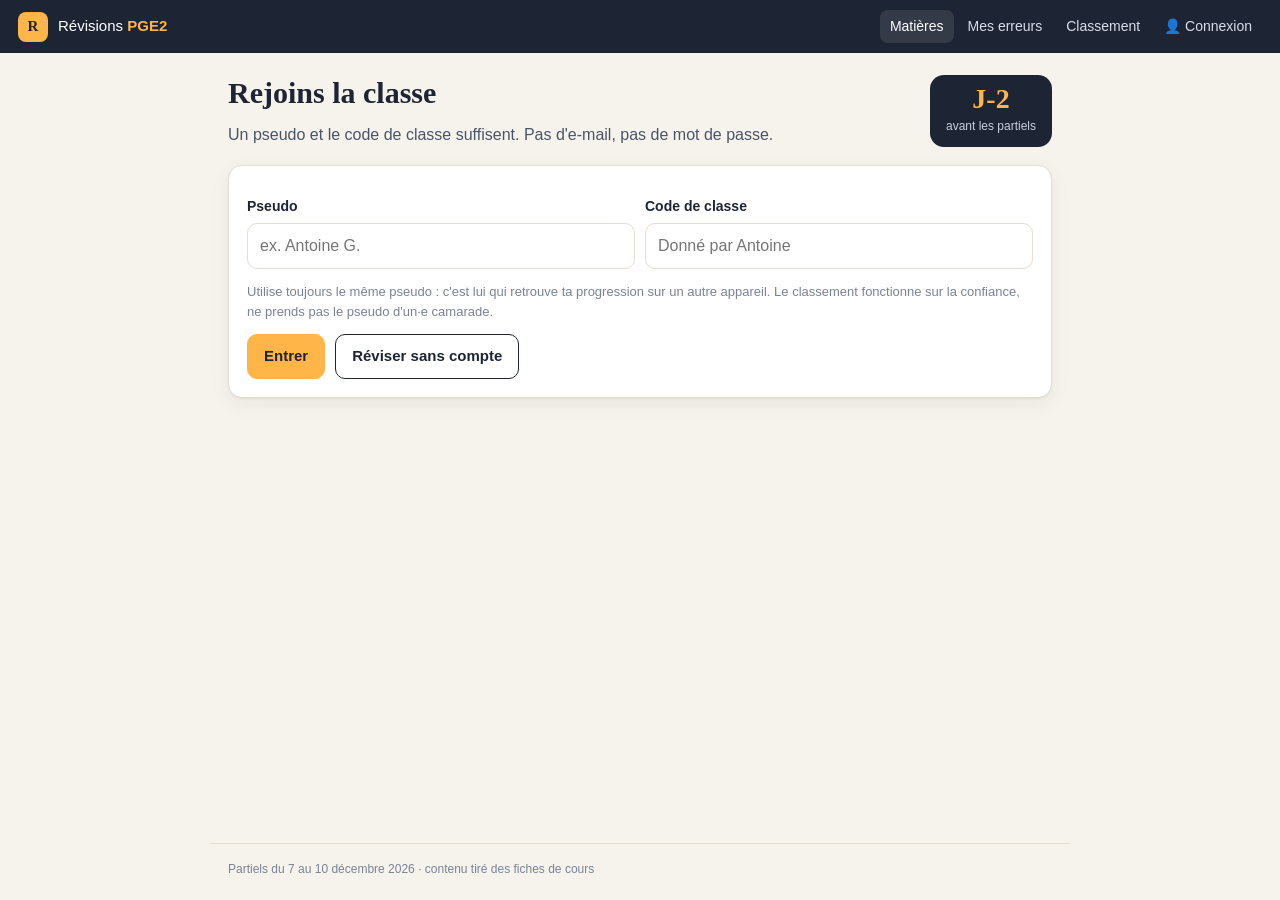
==== index.html @ 4a3e0d09 "Version 1 de la plateforme de révision : quiz, flashcards, erreurs, classement Co-Authored-By: Claud" ====
<!DOCTYPE html>
<html lang="fr">
<head>
  <meta charset="utf-8">
  <meta name="viewport" content="width=device-width, initial-scale=1, viewport-fit=cover">
  <title>Révisions PGE2 – Partiels décembre 2026</title>
  <meta name="description" content="Quiz, flashcards, suivi des erreurs et classement pour les partiels PGE2 International.">
  <meta name="theme-color" content="#1d2433">
  <link rel="icon" href="data:image/svg+xml,<svg xmlns='http://www.w3.org/2000/svg' viewBox='0 0 100 100'><rect width='100' height='100' rx='22' fill='%231d2433'/><text x='50' y='68' font-size='54' text-anchor='middle' fill='%23ffb547' font-family='Georgia'>R</text></svg>">
  <link rel="stylesheet" href="css/style.css">
</head>
<body>
  <header class="topbar">
    <a href="#/" class="brand"><span class="logo">R</span><span>Révisions <b>PGE2</b></span></a>
    <nav class="topnav" id="topnav"></nav>
  </header>
  <main id="app" class="container" aria-live="polite">
    <p class="muted">Chargement…</p>
  </main>
  <footer class="foot container">
    <span>Partiels du 7 au 10 décembre 2026 · contenu tiré des fiches de cours</span>
    <span id="foot-status"></span>
  </footer>
  <div id="toast" class="toast" role="status"></div>
  <script src="js/config.js"></script>
  <script src="js/app.js"></script>
</body>
</html>
---- css/style.css ----
:root {
  --ink: #1d2433;
  --ink-2: #4a5468;
  --muted: #7a8396;
  --paper: #f6f3ec;
  --card: #ffffff;
  --line: #e4ded1;
  --accent: #ffb547;
  --accent-ink: #7a4a00;
  --good: #1f8a5b;
  --good-bg: #e3f4ea;
  --bad: #c2412d;
  --bad-bg: #fbe7e3;
  --radius: 14px;
  --shadow: 0 1px 2px rgba(29,36,51,.06), 0 6px 20px rgba(29,36,51,.06);
  --serif: Georgia, "Iowan Old Style", "Times New Roman", serif;
  --sans: -apple-system, BlinkMacSystemFont, "Segoe UI", Roboto, "Helvetica Neue", Arial, sans-serif;
}
* { box-sizing: border-box; }
html, body { margin: 0; }
body {
  font-family: var(--sans); color: var(--ink); background: var(--paper);
  line-height: 1.5; -webkit-font-smoothing: antialiased;
  min-height: 100vh; display: flex; flex-direction: column;
}
a { color: inherit; }
button { font: inherit; }
.container { width: 100%; max-width: 860px; margin: 0 auto; padding: 0 18px; }
main.container { flex: 1; padding-top: 22px; padding-bottom: 40px; }

/* Top bar */
.topbar {
  position: sticky; top: 0; z-index: 10; background: var(--ink); color: #fff;
  display: flex; align-items: center; justify-content: space-between; gap: 10px;
  padding: 10px 18px; padding-top: max(10px, env(safe-area-inset-top));
}
.brand { display: flex; align-items: center; gap: 10px; text-decoration: none; font-size: 15px; }
.brand b { color: var(--accent); }
.logo {
  width: 30px; height: 30px; border-radius: 8px; background: var(--accent); color: var(--ink);
  display: grid; place-items: center; font-family: var(--serif); font-weight: 700;
}
.topnav { display: flex; gap: 4px; flex-wrap: wrap; justify-content: flex-end; }
.topnav a {
  text-decoration: none; font-size: 14px; padding: 6px 10px; border-radius: 8px; color: #d9deea;
}
.topnav a:hover, .topnav a.active { background: rgba(255,255,255,.1); color: #fff; }

h1, h2, h3 { font-family: var(--serif); font-weight: 700; line-height: 1.2; margin: 0 0 .4em; }
h1 { font-size: 30px; }
h2 { font-size: 22px; margin-top: 1.4em; }
h3 { font-size: 18px; }
.muted { color: var(--muted); }
.small { font-size: 13px; }

/* Hero */
.hero { display: flex; justify-content: space-between; align-items: flex-end; gap: 16px; flex-wrap: wrap; margin-bottom: 18px; }
.hero p { margin: 0; color: var(--ink-2); }
.countdown {
  background: var(--ink); color: #fff; border-radius: var(--radius); padding: 10px 16px; text-align: center;
}
.countdown b { display: block; font-family: var(--serif); font-size: 28px; color: var(--accent); line-height: 1; }
.countdown span { font-size: 12px; color: #c9cfdc; }

/* Stats */
.stats { display: grid; grid-template-columns: repeat(auto-fit, minmax(150px, 1fr)); gap: 10px; margin: 10px 0 8px; }
.stat { background: var(--card); border: 1px solid var(--line); border-radius: var(--radius); padding: 12px 14px; }
.stat b { display: block; font-size: 24px; font-family: var(--serif); }
.stat span { font-size: 13px; color: var(--muted); }

/* Subject grid */
.grid { display: grid; grid-template-columns: repeat(auto-fill, minmax(240px, 1fr)); gap: 12px; }
.subject {
  position: relative; display: block; text-decoration: none; background: var(--card);
  border: 1px solid var(--line); border-radius: var(--radius); padding: 16px 16px 14px;
  box-shadow: var(--shadow); transition: transform .12s ease, box-shadow .12s ease; overflow: hidden;
}
.subject::before { content: ""; position: absolute; inset: 0 auto 0 0; width: 5px; background: var(--c, var(--accent)); }
.subject:hover { transform: translateY(-2px); }
.subject h3 { margin-bottom: 2px; }
.subject .prof { font-size: 13px; color: var(--muted); }
.subject .meta { display: flex; gap: 8px; flex-wrap: wrap; margin-top: 12px; }
.subject.locked { opacity: .6; box-shadow: none; cursor: default; }
.subject.locked:hover { transform: none; }
.pill {
  display: inline-block; font-size: 12px; padding: 2px 9px; border-radius: 999px;
  background: #f0ece2; color: var(--ink-2); white-space: nowrap;
}
.pill.due { background: #fff1d6; color: var(--accent-ink); }
.pill.ok { background: var(--good-bg); color: var(--good); }
.pill.warn { background: var(--bad-bg); color: var(--bad); }

/* Panels & buttons */
.panel { background: var(--card); border: 1px solid var(--line); border-radius: var(--radius); padding: 18px; box-shadow: var(--shadow); margin-bottom: 14px; }
.actions { display: flex; gap: 10px; flex-wrap: wrap; margin-top: 12px; }
.btn {
  appearance: none; border: 1px solid var(--ink); background: var(--ink); color: #fff;
  padding: 10px 16px; border-radius: 10px; cursor: pointer; font-weight: 600; text-decoration: none;
  display: inline-flex; align-items: center; gap: 8px; font-size: 15px;
}
.btn:hover { filter: brightness(1.15); }
.btn.secondary { background: transparent; color: var(--ink); }
.btn.accent { background: var(--accent); border-color: var(--accent); color: var(--ink); }
.btn.good { background: var(--good); border-color: var(--good); }
.btn.bad { background: var(--bad); border-color: var(--bad); }
.btn:disabled { opacity: .45; cursor: not-allowed; filter: none; }
.btn.block { width: 100%; justify-content: center; }
.linkbtn { background: none; border: 0; color: var(--ink-2); text-decoration: underline; cursor: pointer; padding: 0; font-size: 14px; }

select, input[type=text], input[type=password] {
  font: inherit; padding: 10px 12px; border: 1px solid var(--line); border-radius: 10px;
  background: #fff; color: var(--ink); width: 100%;
}
label { display: block; font-size: 14px; font-weight: 600; margin: 12px 0 6px; }
.field-row { display: flex; gap: 10px; flex-wrap: wrap; align-items: flex-end; }
.field-row > * { flex: 1 1 200px; }

/* Chapters */
.chapters { display: grid; gap: 6px; margin-top: 8px; }
.chap { display: flex; justify-content: space-between; align-items: center; gap: 10px; padding: 9px 12px; border: 1px solid var(--line); border-radius: 10px; background: #fcfbf8; }
.chap .t { font-size: 14px; }
.bar { height: 6px; border-radius: 6px; background: #ece7db; overflow: hidden; min-width: 70px; }
.bar > i { display: block; height: 100%; background: var(--good); }

/* Quiz */
.qhead { display: flex; justify-content: space-between; align-items: center; gap: 10px; margin-bottom: 10px; font-size: 14px; color: var(--muted); }
.progress { height: 6px; background: #ece7db; border-radius: 6px; overflow: hidden; margin-bottom: 16px; }
.progress > i { display: block; height: 100%; background: var(--accent); transition: width .25s ease; }
.question { font-size: 19px; font-weight: 600; margin: 4px 0 14px; }
.choices { display: grid; gap: 8px; }
.choice {
  text-align: left; padding: 12px 14px; border: 1.5px solid var(--line); background: #fff; border-radius: 12px;
  cursor: pointer; display: flex; gap: 10px; align-items: flex-start; font-size: 16px; color: var(--ink);
}
.choice:hover:not(:disabled) { border-color: var(--ink-2); }
.choice .k { flex: 0 0 24px; height: 24px; border-radius: 6px; background: #f0ece2; display: grid; place-items: center; font-size: 13px; font-weight: 700; }
.choice.correct { border-color: var(--good); background: var(--good-bg); }
.choice.correct .k { background: var(--good); color: #fff; }
.choice.wrong { border-color: var(--bad); background: var(--bad-bg); }
.choice.wrong .k { background: var(--bad); color: #fff; }
.choice:disabled { cursor: default; }
.explain { margin-top: 14px; padding: 12px 14px; border-radius: 12px; background: #f7f4ec; border-left: 4px solid var(--accent); font-size: 15px; }
.explain b.ok { color: var(--good); } .explain b.ko { color: var(--bad); }
.flag { display: inline-block; margin-left: 6px; font-size: 11px; padding: 1px 7px; border-radius: 6px; background: #eef1f7; color: #4c5a7a; vertical-align: middle; font-weight: 600; }

/* Results */
.score { font-family: var(--serif); font-size: 56px; line-height: 1; }
.review-item { border-top: 1px solid var(--line); padding: 12px 0; }
.review-item:first-child { border-top: 0; }
.review-item .a { color: var(--good); font-weight: 600; }

/* Flashcards */
.flash {
  perspective: 1200px; cursor: pointer; margin: 6px 0 14px; user-select: none; -webkit-tap-highlight-color: transparent;
}
.flash-inner {
  position: relative; min-height: 260px; transition: transform .45s ease; transform-style: preserve-3d;
}
.flash.flipped .flash-inner { transform: rotateY(180deg); }
.face {
  position: absolute; inset: 0; backface-visibility: hidden; -webkit-backface-visibility: hidden;
  background: var(--card); border: 1px solid var(--line); border-radius: 18px; box-shadow: var(--shadow);
  padding: 26px 22px; display: flex; flex-direction: column; justify-content: center; align-items: center; text-align: center;
  overflow: auto;
}
.face .lbl { position: absolute; top: 12px; left: 16px; font-size: 12px; color: var(--muted); text-transform: uppercase; letter-spacing: .06em; }
.face.front .txt { font-family: var(--serif); font-size: 23px; }
.face.back { transform: rotateY(180deg); background: #fffdf7; }
.face.back .txt { font-size: 17px; white-space: pre-line; }
.hint { text-align: center; font-size: 13px; color: var(--muted); }

/* Leaderboard */
table.lb { width: 100%; border-collapse: collapse; font-size: 15px; }
table.lb th, table.lb td { padding: 10px 8px; border-bottom: 1px solid var(--line); text-align: left; }
table.lb th { font-size: 12px; text-transform: uppercase; letter-spacing: .05em; color: var(--muted); font-weight: 600; }
table.lb td.num, table.lb th.num { text-align: right; font-variant-numeric: tabular-nums; }
table.lb tr.me td { background: #fff6e3; font-weight: 600; }
.rank { width: 34px; font-family: var(--serif); font-weight: 700; }
.tabs { display: inline-flex; background: #ece7db; border-radius: 10px; padding: 3px; gap: 3px; }
.tabs button { border: 0; background: transparent; padding: 6px 12px; border-radius: 8px; cursor: pointer; font-size: 14px; color: var(--ink-2); }
.tabs button.on { background: #fff; color: var(--ink); font-weight: 600; box-shadow: 0 1px 2px rgba(0,0,0,.08); }

/* Notices */
.notice { padding: 12px 14px; border-radius: 12px; background: #fff6e3; border: 1px solid #f3dfb5; color: var(--accent-ink); font-size: 14px; margin-bottom: 14px; }
.notice.err { background: var(--bad-bg); border-color: #f1c4bb; color: var(--bad); }
.empty { text-align: center; padding: 30px 10px; color: var(--muted); }

.toast {
  position: fixed; left: 50%; bottom: 22px; transform: translateX(-50%) translateY(30px); opacity: 0;
  background: var(--ink); color: #fff; padding: 10px 16px; border-radius: 10px; font-size: 14px;
  transition: all .25s ease; pointer-events: none; z-index: 50; max-width: 90vw;
}
.toast.show { opacity: 1; transform: translateX(-50%) translateY(0); }

.foot { display: flex; justify-content: space-between; gap: 10px; flex-wrap: wrap; font-size: 12px; color: var(--muted); padding-top: 16px; padding-bottom: 22px; border-top: 1px solid var(--line); }

@media (max-width: 560px) {
  h1 { font-size: 25px; }
  .brand span:last-child { display: none; }
  .question { font-size: 17px; }
  .face.front .txt { font-size: 20px; }
  table.lb .hide-sm { display: none; }
  .topbar { padding-left: 12px; padding-right: 8px; }
  .topnav { flex-wrap: nowrap; gap: 0; }
  .topnav a { font-size: 13px; padding: 6px 7px; white-space: nowrap; }
  .hero .countdown { padding: 8px 14px; }
}
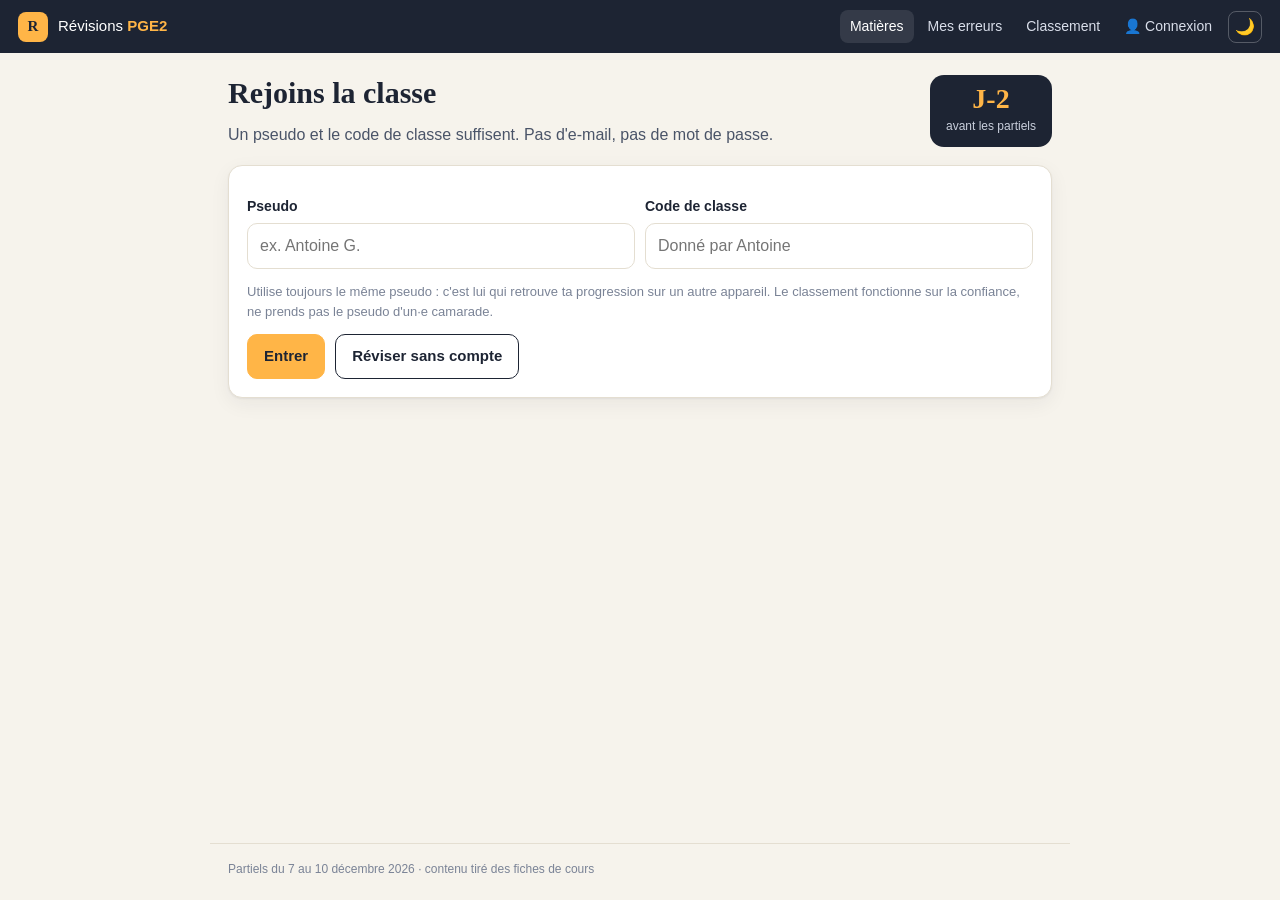
==== commit cf72326a: "Mode sombre/clair : suit le réglage de l'appareil, bouton 🌙/☀️ dans la barre du haut Co-Authored-By:" ====
--- a/index.html
+++ b/index.html
@@ -7,12 +7,25 @@
   <meta name="description" content="Quiz, flashcards, suivi des erreurs et classement pour les partiels PGE2 International.">
   <meta name="theme-color" content="#1d2433">
   <link rel="icon" href="data:image/svg+xml,<svg xmlns='http://www.w3.org/2000/svg' viewBox='0 0 100 100'><rect width='100' height='100' rx='22' fill='%231d2433'/><text x='50' y='68' font-size='54' text-anchor='middle' fill='%23ffb547' font-family='Georgia'>R</text></svg>">
+  <script>
+    // Thème appliqué avant l'affichage, pour éviter un flash blanc le soir.
+    // pge2.theme = "dark" | "light" ; absent = suit le réglage du système.
+    (function () {
+      var t = null;
+      try { t = localStorage.getItem("pge2.theme"); } catch (e) {}
+      if (t !== "dark" && t !== "light") t = window.matchMedia && matchMedia("(prefers-color-scheme: dark)").matches ? "dark" : "light";
+      document.documentElement.setAttribute("data-theme", t);
+    })();
+  </script>
   <link rel="stylesheet" href="css/style.css">
 </head>
 <body>
   <header class="topbar">
     <a href="#/" class="brand"><span class="logo">R</span><span>Révisions <b>PGE2</b></span></a>
-    <nav class="topnav" id="topnav"></nav>
+    <div class="topbar-right">
+      <nav class="topnav" id="topnav"></nav>
+      <button class="theme-toggle" id="theme-toggle" type="button" aria-label="Passer en mode sombre" title="Mode sombre / clair">🌙</button>
+    </div>
   </header>
   <main id="app" class="container" aria-live="polite">
     <p class="muted">Chargement…</p>
--- a/css/style.css
+++ b/css/style.css
@@ -46,6 +46,7 @@
 }
 .topnav a:hover, .topnav a.active { background: rgba(255,255,255,.1); color: #fff; }
 
+h1, h2, h3, .stat b, .countdown b, .score, .rank { font-variant-numeric: lining-nums; }
 h1, h2, h3 { font-family: var(--serif); font-weight: 700; line-height: 1.2; margin: 0 0 .4em; }
 h1 { font-size: 30px; }
 h2 { font-size: 22px; margin-top: 1.4em; }
@@ -107,7 +108,7 @@
 .btn.block { width: 100%; justify-content: center; }
 .linkbtn { background: none; border: 0; color: var(--ink-2); text-decoration: underline; cursor: pointer; padding: 0; font-size: 14px; }
 
-select, input[type=text], input[type=password] {
+select, textarea, input[type=text], input[type=password] {
   font: inherit; padding: 10px 12px; border: 1px solid var(--line); border-radius: 10px;
   background: #fff; color: var(--ink); width: 100%;
 }
@@ -205,3 +206,295 @@
   .topnav a { font-size: 13px; padding: 6px 7px; white-space: nowrap; }
   .hero .countdown { padding: 8px 14px; }
 }
+
+.report-box { margin-top: 8px; display: grid; gap: 6px; text-align: left; width: 100%; }
+.report-box textarea { resize: vertical; min-height: 54px; }
+.report-slot { display: inline-block; }
+.report-slot:has(.report-box) { display: block; flex-basis: 100%; }
+
+/* ---------- Fiches de cours ---------- */
+.fiche-btn { background: #2f6d5a; border-color: #2f6d5a; }
+main.container:has(.fiche-layout) { max-width: 1120px; }
+.fiche-head { display: flex; justify-content: space-between; align-items: flex-end; gap: 14px; flex-wrap: wrap; margin-bottom: 14px; }
+.fiche-head h1 { margin-bottom: 2px; }
+.fiche-head p { margin: 0; }
+.fiche-layout { display: grid; grid-template-columns: 250px minmax(0, 1fr); gap: 22px; align-items: start; }
+.toc { position: sticky; top: 64px; }
+.toc-toggle { display: none; }
+.toc-list {
+  position: relative; max-height: calc(100vh - 84px); overflow: auto; padding: 12px 8px 12px 12px;
+  background: var(--card); border: 1px solid var(--line); border-radius: var(--radius); font-size: 13.5px;
+}
+.toc-title { font-size: 11px; text-transform: uppercase; letter-spacing: .07em; color: var(--muted); margin: 0 0 6px 4px; font-weight: 600; }
+.toc-list a { display: block; text-decoration: none; color: var(--ink-2); padding: 5px 8px; border-radius: 7px; line-height: 1.3; border-left: 3px solid transparent; }
+.toc-list a:hover { background: #f4f0e6; color: var(--ink); }
+.toc-list a.toc-l2 { font-weight: 600; color: var(--ink); margin-top: 6px; }
+.toc-list a.toc-l3 { padding-left: 18px; font-size: 13px; }
+.toc-list a.active { background: #fff1d6; border-left-color: var(--accent); color: var(--ink); }
+
+.fiche {
+  background: var(--card); border: 1px solid var(--line); border-radius: var(--radius); box-shadow: var(--shadow);
+  padding: 8px 30px 26px; font-size: 16px; line-height: 1.6; min-width: 0;
+}
+.fiche h2, .fiche h3 { scroll-margin-top: 70px; }
+.fiche h2 { font-size: 23px; margin: 1.6em 0 .5em; padding-bottom: 6px; border-bottom: 2px solid var(--accent); }
+.fiche h3 { font-size: 18.5px; margin: 1.4em 0 .45em; color: #2c3550; }
+.fiche p { margin: .55em 0; }
+.fiche ul, .fiche ol { padding-left: 1.4em; margin: .5em 0; }
+.fiche li { margin: .28em 0; }
+.fiche li > p { margin: .15em 0; }
+.fiche li.task { list-style: none; margin-left: -1.3em; }
+.fiche li.task input { margin-right: 8px; transform: translateY(1px); accent-color: var(--good); }
+.fiche strong { color: #141a28; }
+.fiche .table-wrap { overflow-x: auto; margin: .9em 0; border: 1px solid var(--line); border-radius: 10px; }
+.fiche table { border-collapse: collapse; width: 100%; font-size: 14.5px; line-height: 1.45; }
+.fiche th, .fiche td { padding: 8px 10px; border-bottom: 1px solid var(--line); text-align: left; vertical-align: top; }
+.fiche th { background: #f4f0e6; font-weight: 700; white-space: nowrap; }
+.fiche tr:last-child td { border-bottom: 0; }
+.fiche td + td, .fiche th + th { border-left: 1px solid #efe9dc; }
+.fiche .math { overflow-x: auto; margin: .7em 0; padding: 6px 10px; background: #faf8f2; border-radius: 8px; }
+.fiche-foot { margin-top: 18px; }
+
+@media (max-width: 860px) {
+  .fiche-layout { grid-template-columns: 1fr; gap: 10px; }
+  .toc { top: 52px; z-index: 5; }
+  .toc-toggle {
+    display: block; width: 100%; text-align: left; font: inherit; font-weight: 600; padding: 10px 14px; cursor: pointer;
+    border: 1px solid var(--line); border-radius: 12px; background: var(--card); box-shadow: var(--shadow); color: var(--ink);
+  }
+  .toc-list { display: none; margin-top: 6px; max-height: 60vh; box-shadow: var(--shadow); }
+  .toc-list.open { display: block; }
+  .toc-title { display: none; }
+  .fiche { padding: 4px 16px 20px; font-size: 15.5px; }
+  .fiche h2 { font-size: 20px; }
+  .fiche h3 { font-size: 17px; }
+  .fiche-head .tabs { width: 100%; }
+  .fiche-head .tabs button { flex: 1; }
+}
+
+/* ---------- Confiance (n°8) ---------- */
+.choice.picked { border-color: var(--ink); background: #eef1f7; }
+.choice.picked .k { background: var(--ink); color: #fff; }
+.confbar { margin-top: 14px; padding: 12px 14px; border-radius: 12px; background: #f7f4ec; display: grid; gap: 8px; }
+.confbar > span { font-weight: 600; font-size: 15px; }
+.conf-btns { display: flex; gap: 8px; flex-wrap: wrap; }
+.conf-btns .btn { flex: 1 1 110px; justify-content: center; }
+.conf-btns .conf-sure { border-color: var(--good); color: var(--good); }
+.conf-btns .conf-doubt { border-color: #b7791f; color: #8a5a10; }
+.conf-btns .conf-guess { border-color: var(--muted); color: var(--ink-2); }
+.confbar .linkbtn { justify-self: start; }
+.conf-alert { margin-top: 14px; padding: 10px 14px; border-radius: 12px; background: var(--bad-bg); color: var(--bad); font-weight: 600; font-size: 15px; }
+.conf-note { margin-top: 14px; padding: 10px 14px; border-radius: 12px; background: #fff6e3; color: var(--accent-ink); font-size: 15px; }
+table.conf-matrix { border-collapse: collapse; margin: 6px 0 4px; font-size: 15px; }
+table.conf-matrix th, table.conf-matrix td { padding: 7px 16px; border: 1px solid var(--line); text-align: center; }
+table.conf-matrix thead th { background: #f4f0e6; }
+table.conf-matrix tbody th { text-align: left; background: #faf8f2; }
+table.conf-matrix td.good { background: var(--good-bg); color: var(--good); font-weight: 700; }
+table.conf-matrix td.danger { background: var(--bad-bg); color: var(--bad); font-weight: 700; }
+.sure-panel { border-color: #f1c4bb; background: #fff8f6; }
+.sure-panel h3 { color: var(--bad); }
+
+/* ---------- Checklist par chapitre (n°29) ---------- */
+.chap { flex-direction: column; align-items: stretch; }
+.chap-main { display: flex; justify-content: space-between; align-items: center; gap: 10px; flex-wrap: wrap; }
+.chap.ready { border-color: #b9dfc9; background: #f3fbf6; }
+.chap-score { font-weight: 700; font-size: 13px; color: var(--ink-2); min-width: 26px; text-align: right; }
+.chap.ready .chap-score { color: var(--good); }
+.checks { display: flex; flex-wrap: wrap; gap: 6px; margin-top: 8px; }
+.ck { display: inline-flex; align-items: center; gap: 5px; font-size: 12.5px; padding: 3px 9px; border-radius: 999px; background: #f0ece2; color: var(--ink-2); font-weight: 500; margin: 0; }
+.ck.done { background: var(--good-bg); color: var(--good); }
+label.ck { cursor: pointer; }
+label.ck input { margin: 0; accent-color: var(--good); }
+
+/* ---------- Défi du jour (n°33) ---------- */
+.daily { display: flex; justify-content: space-between; align-items: center; gap: 14px; flex-wrap: wrap; margin: 16px 0 4px;
+  padding: 16px 18px; border-radius: var(--radius); background: linear-gradient(120deg, #1d2433, #34405c); color: #fff; box-shadow: var(--shadow); }
+.daily .daily-k { font-size: 13px; color: var(--accent); font-weight: 700; text-transform: capitalize; }
+.daily .daily-t { font-family: var(--serif); font-size: 20px; margin: 2px 0; }
+.daily .small { color: #c9cfdc; }
+.daily.done { background: linear-gradient(120deg, #1f5a45, #2f7a5e); }
+.daily .btn.secondary { color: #fff; border-color: #fff; }
+
+/* ---------- Partiel type ---------- */
+.exam-btn { background: #3b4a7a; border-color: #3b4a7a; color: #fff; }
+main.container:has(.exam) { max-width: 1180px; }
+.ex-head { display: flex; justify-content: space-between; align-items: flex-end; gap: 14px; flex-wrap: wrap; }
+.ex-head h1 { margin-bottom: 2px; }
+.ex-head p { margin: 0; }
+.ex-disclaimer { margin: 12px 0; }
+.ex-bar { display: flex; justify-content: space-between; align-items: center; gap: 10px; flex-wrap: wrap; margin: 4px 0 16px; }
+.ex-label { font-size: 11px; text-transform: uppercase; letter-spacing: .07em; font-weight: 700; color: var(--muted); margin-bottom: 6px; }
+.ex-pills { display: flex; gap: 6px; flex-wrap: wrap; margin-bottom: 14px; }
+.ex-pill { text-decoration: none; padding: 6px 12px; border-radius: 999px; background: #ece7db; color: var(--ink-2); font-size: 14px; }
+.ex-pill b { margin-right: 2px; }
+.ex-pill.on { background: var(--ink); color: #fff; }
+.ex-toc { display: flex; gap: 6px; flex-wrap: wrap; margin-bottom: 14px; }
+.ex-toc a { text-decoration: none; padding: 6px 12px; border-radius: 999px; background: #ece7db; font-size: 14px; }
+.ex-toc a span { color: var(--muted); font-size: 12px; }
+.ex-intro, .ex-method, .ex-data { background: var(--card); border: 1px solid var(--line); border-radius: var(--radius); padding: 14px 18px; margin-bottom: 12px; }
+.ex-method { background: #fff8ea; border-color: #f3dfb5; }
+details.ex-intro summary { cursor: pointer; font-weight: 600; color: var(--ink-2); }
+.ex-ptitle, .ex-part h2 { font-family: var(--serif); font-size: 22px; margin: 22px 0 2px; padding-bottom: 6px; border-bottom: 2px solid var(--accent); scroll-margin-top: 70px; }
+.ex-part { scroll-margin-top: 70px; }
+.ex-meta { color: var(--muted); font-size: 14px; margin: 4px 0 12px; }
+.ex-row { display: grid; grid-template-columns: minmax(0, 2fr) minmax(0, 3fr); gap: 12px; margin-bottom: 12px; align-items: start; }
+.ex-q, .ex-c { border-radius: var(--radius); padding: 14px 18px; min-width: 0; line-height: 1.55; }
+.ex-q { background: var(--card); border: 1px solid var(--line); }
+.ex-c { background: var(--good-bg); border: 1px solid #c4e5d2; }
+.ex-num { display: flex; justify-content: space-between; align-items: baseline; margin-bottom: 6px; }
+.ex-num b { font-size: 15px; }
+.ex-c .ex-num b { color: var(--good); }
+.ex-num span { font-size: 12px; color: var(--muted); background: #f4f0e6; padding: 2px 8px; border-radius: 999px; }
+.exam p { margin: .45em 0; }
+.exam ul, .exam ol { padding-left: 1.3em; margin: .4em 0; }
+.exam li { margin: .2em 0; }
+.exam .table-wrap { overflow-x: auto; margin: .7em 0; border: 1px solid var(--line); border-radius: 10px; background: #fff; }
+.exam table { border-collapse: collapse; width: 100%; font-size: 14px; line-height: 1.4; font-variant-numeric: lining-nums tabular-nums; }
+.exam th, .exam td { padding: 7px 9px; border-bottom: 1px solid var(--line); text-align: left; vertical-align: top; }
+.exam th { background: #f4f0e6; font-weight: 700; white-space: nowrap; }
+.exam tr:last-child td { border-bottom: 0; }
+.exam td.num, .exam th.num { white-space: nowrap; }
+.exam td + td, .exam th + th { border-left: 1px solid #efe9dc; }
+.exam .math { overflow-x: auto; margin: .6em 0; padding: 8px 10px; background: rgba(255,255,255,.7); border-radius: 8px; }
+.exam[data-show="q"] .ex-c { display: none; }
+.exam[data-show="c"] .ex-q, .exam[data-show="c"] .ex-data, .exam[data-show="c"] .ex-intro { display: none; }
+.exam[data-show="q"] .ex-row, .exam[data-show="c"] .ex-row { grid-template-columns: minmax(0, 1fr); }
+.exam[data-show="q"] .ex-method { display: none; }
+.ex-nav { margin-top: 16px; }
+@media (max-width: 760px) {
+  .ex-row { grid-template-columns: minmax(0, 1fr); gap: 6px; margin-bottom: 18px; }
+  .ex-q, .ex-c { padding: 12px 14px; }
+  .ex-head .tabs, .ex-bar .tabs { width: 100%; }
+  .ex-head .tabs button, .ex-bar .tabs button { flex: 1; font-size: 13px; padding: 6px 6px; }
+}
+@media print {
+  .topbar, .foot, .no-print, .ex-toc, .ex-pills, .ex-nav { display: none !important; }
+  body { background: #fff; }
+  main.container { max-width: none; padding: 0; }
+  .ex-row, .ex-data, .math, .exam table { break-inside: avoid; }
+  .ex-q, .ex-c, .ex-intro, .ex-method, .ex-data { border-color: #bbb; }
+  .exam[data-show="both"] .ex-row { grid-template-columns: 2fr 3fr; }
+}
+
+/* ---------- Vocabulaire ---------- */
+.vocab-btn { background: #6b4e9b; border-color: #6b4e9b; color: #fff; }
+.vocab { overflow-x: auto; border: 1px solid var(--line); border-radius: 10px; background: #fff; }
+.vocab table { border-collapse: collapse; width: 100%; font-size: 15px; }
+.vocab th, .vocab td { padding: 8px 12px; border-bottom: 1px solid var(--line); text-align: left; vertical-align: top; }
+.vocab th { background: #f4f0e6; }
+.vocab tr:last-child td { border-bottom: 0; }
+.vocab-card { background: var(--card); border: 1px solid var(--line); border-radius: var(--radius); padding: 34px 20px; text-align: center; margin: 8px 0 14px; box-shadow: var(--shadow); }
+.vocab-card .vq { font-size: 22px; font-weight: 600; }
+.vocab-card .va { font-size: 20px; color: var(--good); margin-top: 14px; font-weight: 600; }
+
+/* ---------- Parcours guidé ---------- */
+.path-btn { background: #8a4b1f; border-color: #8a4b1f; color: #fff; }
+.steps-line { margin: -4px 0 10px; }
+.path-part { font-size: 18px; margin-top: 22px; }
+a.path-row { display: flex; flex-direction: row; justify-content: space-between; align-items: center; gap: 10px; text-decoration: none; color: var(--ink); }
+a.path-row .pill { flex: 0 0 auto; }
+a.path-row:hover { border-color: var(--ink-2); }
+.path-n { display: inline-grid; place-items: center; min-width: 22px; height: 22px; border-radius: 6px; background: #f0ece2; font-size: 12px; font-weight: 700; margin-right: 4px; }
+.chap.ready .path-n { background: var(--good); color: #fff; }
+.path-title { margin: 4px 0 10px; }
+.read-bar { position: sticky; top: 58px; z-index: 5; padding: 12px 16px; }
+.path-excerpt { font-size: 16px; }
+.path-excerpt > :first-child { margin-top: 0; }
+#open-a { width: 100%; box-sizing: border-box; margin-top: 4px; resize: vertical; font: inherit; padding: 10px 12px; border: 1.5px solid var(--line); border-radius: 12px; }
+.btn.pulse { animation: pulse 1.2s ease-in-out 3; }
+@keyframes pulse { 50% { transform: scale(1.05); } }
+
+/* Encadrés des fiches (À retenir, Complément, Vie quotidienne, Humour) */
+.fiche blockquote { margin: .9em 0; padding: .6em 1em; border-left: 4px solid var(--line); background: #f7f8f9; border-radius: 0 10px 10px 0; font-size: .96em; }
+.fiche blockquote p { margin: .3em 0; }
+
+/* ---------- Mode sombre ----------
+   Activé par data-theme="dark" sur <html> (bouton 🌙 / ☀️, ou réglage du système si aucun choix).
+   Fond bleu nuit doux, pas de noir pur ; texte blanc cassé pour limiter l'éblouissement. */
+.theme-toggle {
+  background: transparent; border: 1px solid rgba(255,255,255,.25); color: #fff; border-radius: 8px;
+  width: 34px; height: 32px; display: grid; place-items: center; cursor: pointer; font-size: 16px; flex: 0 0 auto;
+}
+.theme-toggle:hover { background: rgba(255,255,255,.1); }
+.topbar-right { display: flex; align-items: center; gap: 6px; }
+
+:root[data-theme="dark"] {
+  color-scheme: dark;
+  --ink: #e7e3da;
+  --ink-2: #b9bdc7;
+  --muted: #8f96a5;
+  --paper: #13171e;
+  --card: #1b2029;
+  --line: #2e3542;
+  --accent: #f2ac45;
+  --accent-ink: #f6cd8f;
+  --good: #4cc38a;
+  --good-bg: #16301f;
+  --bad: #ef7a66;
+  --bad-bg: #3a1f1b;
+  --shadow: 0 1px 2px rgba(0,0,0,.3), 0 6px 20px rgba(0,0,0,.25);
+  --s1: #242a36;   /* surfaces légèrement relevées */
+  --s2: #2a3140;
+}
+:root[data-theme="dark"] .topbar,
+:root[data-theme="dark"] .countdown,
+:root[data-theme="dark"] .toast { background: #0c0f14; color: #fff; }
+:root[data-theme="dark"] .logo { color: #1d2433; }
+:root[data-theme="dark"] .btn { background: var(--ink); border-color: var(--ink); color: #13171e; }
+:root[data-theme="dark"] .btn.secondary { background: transparent; color: var(--ink); border-color: var(--line); }
+:root[data-theme="dark"] .btn.accent { background: var(--accent); border-color: var(--accent); color: #1d2433; }
+:root[data-theme="dark"] .btn.good, :root[data-theme="dark"] .btn.bad { color: #13171e; }
+:root[data-theme="dark"] .btn.fiche-btn { background: #2f6d5a; border-color: #2f6d5a; color: #fff; }
+:root[data-theme="dark"] .btn.exam-btn { background: #43538a; border-color: #43538a; color: #fff; }
+:root[data-theme="dark"] .btn.vocab-btn { background: #6b4e9b; border-color: #6b4e9b; color: #fff; }
+:root[data-theme="dark"] .btn.path-btn { background: #8a4b1f; border-color: #8a4b1f; color: #fff; }
+:root[data-theme="dark"] .daily .btn.secondary { color: #fff; border-color: #fff; background: transparent; }
+
+:root[data-theme="dark"] select, :root[data-theme="dark"] textarea,
+:root[data-theme="dark"] input[type=text], :root[data-theme="dark"] input[type=password],
+:root[data-theme="dark"] #open-a { background: var(--s1); color: var(--ink); border-color: var(--line); }
+
+:root[data-theme="dark"] .pill, :root[data-theme="dark"] .choice .k, :root[data-theme="dark"] .ck,
+:root[data-theme="dark"] .path-n, :root[data-theme="dark"] .ex-num span { background: var(--s2); color: var(--ink); }
+:root[data-theme="dark"] .pill.due { background: #3a2c14; }
+:root[data-theme="dark"] .bar, :root[data-theme="dark"] .progress, :root[data-theme="dark"] .tabs,
+:root[data-theme="dark"] .ex-pill, :root[data-theme="dark"] .ex-toc a { background: var(--s1); }
+:root[data-theme="dark"] .tabs button.on { background: var(--s2); color: var(--ink); box-shadow: none; }
+:root[data-theme="dark"] .ex-pill.on, :root[data-theme="dark"] .choice.picked .k { background: var(--ink); color: #13171e; }
+
+:root[data-theme="dark"] .chap { background: var(--card); }
+:root[data-theme="dark"] .chap.ready { background: #172a20; border-color: #2c5a41; }
+:root[data-theme="dark"] .chap.ready .path-n { background: var(--good); color: #13171e; }
+:root[data-theme="dark"] .choice, :root[data-theme="dark"] .vocab,
+:root[data-theme="dark"] .exam .table-wrap { background: var(--card); }
+:root[data-theme="dark"] .choice.picked { background: var(--s1); }
+:root[data-theme="dark"] .choice.correct .k, :root[data-theme="dark"] .choice.wrong .k { color: #13171e; }
+:root[data-theme="dark"] .explain, :root[data-theme="dark"] .confbar,
+:root[data-theme="dark"] .fiche .math, :root[data-theme="dark"] .fiche blockquote { background: var(--s1); }
+:root[data-theme="dark"] .exam .math { background: rgba(0,0,0,.2); }
+:root[data-theme="dark"] .face.back { background: #1f2430; }
+:root[data-theme="dark"] .flag { background: #26304a; color: #b8c4e3; }
+
+:root[data-theme="dark"] .notice, :root[data-theme="dark"] .conf-note,
+:root[data-theme="dark"] table.lb tr.me td { background: #2c2416; border-color: #5a4521; }
+:root[data-theme="dark"] .notice.err, :root[data-theme="dark"] .sure-panel { background: #2e1c19; border-color: #6a3328; }
+:root[data-theme="dark"] .ex-method { background: #2a2418; border-color: #5a4521; }
+:root[data-theme="dark"] .ex-c { border-color: #2c5a41; }
+:root[data-theme="dark"] .conf-btns .conf-doubt { border-color: #c99436; color: #f0c26e; }
+
+:root[data-theme="dark"] .toc-list a:hover { background: var(--s1); }
+:root[data-theme="dark"] .toc-list a.active { background: #33291a; }
+:root[data-theme="dark"] .fiche h3 { color: #c7d2f0; }
+:root[data-theme="dark"] .fiche strong { color: #f4f1ea; }
+:root[data-theme="dark"] .fiche th, :root[data-theme="dark"] .exam th, :root[data-theme="dark"] .vocab th,
+:root[data-theme="dark"] table.conf-matrix thead th { background: var(--s2); }
+:root[data-theme="dark"] table.conf-matrix tbody th { background: var(--s1); }
+:root[data-theme="dark"] .fiche td + td, :root[data-theme="dark"] .fiche th + th,
+:root[data-theme="dark"] .exam td + td, :root[data-theme="dark"] .exam th + th { border-left-color: var(--line); }
+
+/* L'impression reste toujours claire */
+@media print {
+  :root[data-theme="dark"] { color-scheme: light; --ink: #1d2433; --ink-2: #4a5468; --muted: #7a8396; --paper: #fff; --card: #fff; --line: #e4ded1; }
+  :root[data-theme="dark"] .fiche th, :root[data-theme="dark"] .exam th { background: #f4f0e6; }
+  :root[data-theme="dark"] .ex-method { background: #fff8ea; }
+}
